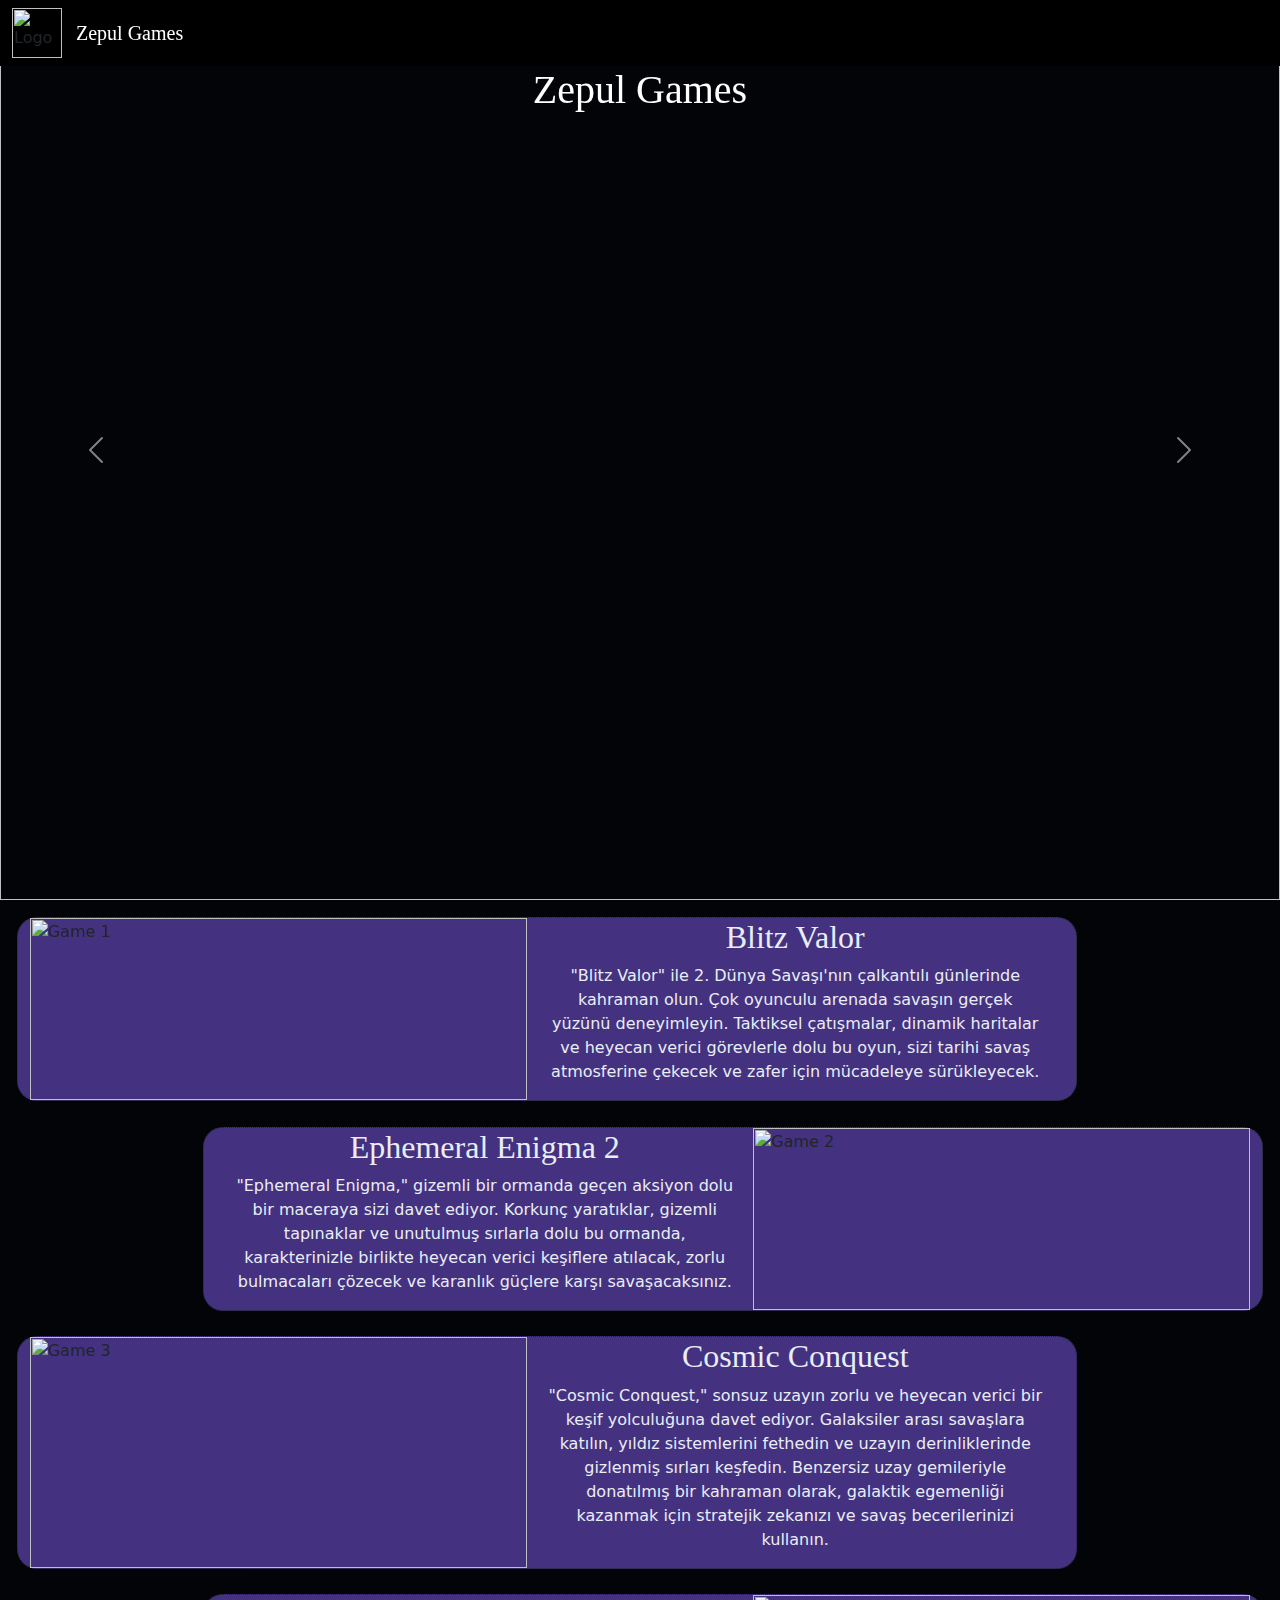
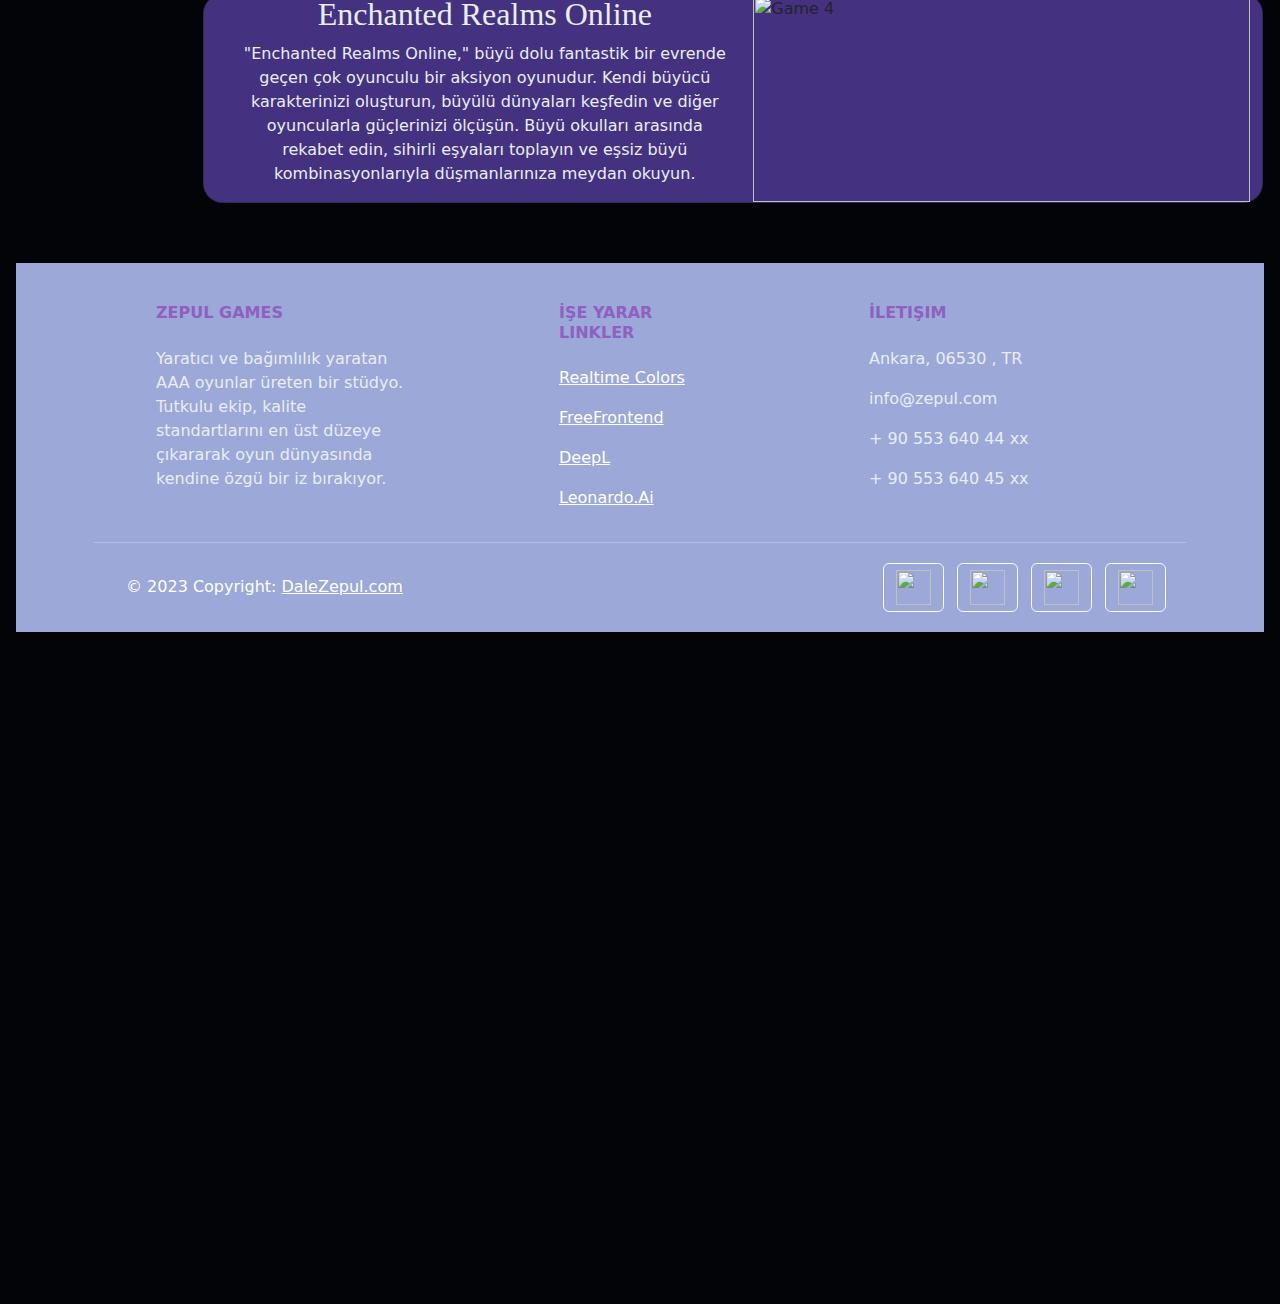
==== index.html @ 98ba4ee8 "Add files via upload" ====
<html>
    <head>
        <link href="https://cdn.jsdelivr.net/npm/bootstrap@5.3.2/dist/css/bootstrap.min.css" rel="stylesheet">
        <script src="https://cdn.jsdelivr.net/npm/bootstrap@5.3.2/dist/js/bootstrap.bundle.min.js"></script>
        <link rel="stylesheet" href="style.css">
        <meta charset="UTF-8">
        <meta name="viewport" content="width=device-width, initial-scale=1.0">
    </head>
    <body>
      <div>
    <h1 id="name">Zepul Games</h1>
        <nav class="navbar fixed-top" style="background-color: black;">
          <div class="container-fluid">
            <img src="images/logo.png" alt="Logo" width="50" height="50" class="d-inline-block align-text-top">
                 <a class="navbar-brand position-fixed sticky-left" style="color: white; font-family: 'CustomFont'; margin-left: 4rem" href="#">
                Zepul Games
              </a>
            </div>
          </nav>
          <div id="carouselExampleAutoplaying" class="carousel slide" data-bs-ride="carousel">
            <div class="carousel-inner">
              <div class="carousel-item active">
                <img src="images/game1.jpg" class="d-block w-100">
              </div>
              <div class="carousel-item">
                <img src="images/game2.jpg" class="d-block w-100">
              </div>
              <div class="carousel-item">
                <img src="images/game3.jpg" class="d-block w-100">
              </div>
              <div class="carousel-item">
                <img src="images/game4.jpg" class="d-block w-100">
              </div>
            </div>
            <button class="carousel-control-prev" type="button" data-bs-target="#carouselExampleAutoplaying" data-bs-slide="prev">
              <span class="carousel-control-prev-icon" aria-hidden="true"></span>
              <span class="visually-hidden">Previous</span>
            </button>
            <button class="carousel-control-next" type="button" data-bs-target="#carouselExampleAutoplaying" data-bs-slide="next">
              <span class="carousel-control-next-icon" aria-hidden="true"></span>
              <span class="visually-hidden">Next</span>
            </button>
          </div>
        </div>
          <div class="game-container m-1 row">
            <div class="game-item col-10 order-1">
                <div class="game-image col-4">
                    <img src="images/gameInfo1.jpg" alt="Game 1" >
                </div>
                <div class="game-info col-4">
                    <h2>Blitz Valor</h2>
                    <p>"Blitz Valor" ile 2. Dünya Savaşı'nın çalkantılı günlerinde kahraman olun. Çok oyunculu arenada savaşın gerçek yüzünü deneyimleyin. Taktiksel çatışmalar, dinamik haritalar ve heyecan verici görevlerle dolu bu oyun, sizi tarihi savaş atmosferine çekecek ve zafer için mücadeleye sürükleyecek.
                    </p>
                </div>
            </div>

            <div class="game-item col-10 order-2">
              <div class="game-image col-4 order-last">
                  <img src="images/gameInfo2.jpg" alt="Game 2" >
              </div>
              <div class="game-info col-4">
                  <h2>Ephemeral Enigma 2</h2>
                  <p>"Ephemeral Enigma," gizemli bir ormanda geçen aksiyon dolu bir maceraya sizi davet ediyor. Korkunç yaratıklar, gizemli tapınaklar ve unutulmuş sırlarla dolu bu ormanda, karakterinizle birlikte heyecan verici keşiflere atılacak, zorlu bulmacaları çözecek ve karanlık güçlere karşı savaşacaksınız.</p>
              </div>
          </div>
          <div class="game-item col-10 order-3">
            <div class="game-image col-4">
                <img src="images/gameInfo3.jpg" alt="Game 3" >
            </div>
            <div class="game-info col-4">
                <h2>Cosmic Conquest</h2>
                <p> "Cosmic Conquest," sonsuz uzayın zorlu ve heyecan verici bir keşif yolculuğuna davet ediyor. Galaksiler arası savaşlara katılın, yıldız sistemlerini fethedin ve uzayın derinliklerinde gizlenmiş sırları keşfedin. Benzersiz uzay gemileriyle donatılmış bir kahraman olarak, galaktik egemenliği kazanmak için stratejik zekanızı ve savaş becerilerinizi kullanın.</p>
            </div>
          </div>
          <div class="game-item col-10 order-4">
          <div class="game-image col-4 order-last">
              <img src="images/gameInfo4.jpg" alt="Game 4" >
          </div>
          <div class="game-info col-4">
              <h2>Enchanted Realms Online</h2>
              <p>"Enchanted Realms Online," büyü dolu fantastik bir evrende geçen çok oyunculu bir aksiyon oyunudur. Kendi büyücü karakterinizi oluşturun, büyülü dünyaları keşfedin ve diğer oyuncularla güçlerinizi ölçüşün. Büyü okulları arasında rekabet edin, sihirli eşyaları toplayın ve eşsiz büyü kombinasyonlarıyla düşmanlarınıza meydan okuyun.</p>
          </div>
        </div>

      <div class="container my-5 order-5">
        <!-- Footer -->
        <footer
                class="text-center text-lg-start text-white"
                style="background-color: #9BA8D8"
                >
          <!-- Grid container -->
          <div class="container p-4 pb-0">
            <!-- Section: Links -->
            <section class="">
              <!--Grid row-->
              <div class="row">
                <!-- Grid column -->
                <div class="col-md-3 col-lg-3 col-xl-3 mx-auto mt-3">
                  <h6 class="text-uppercase mb-4 font-weight-bolder Links">
                    Zepul Games
                  </h6>
                  <p>
                    Yaratıcı ve bağımlılık yaratan AAA oyunlar üreten bir stüdyo. Tutkulu ekip, kalite standartlarını en üst düzeye çıkararak oyun dünyasında kendine özgü bir iz bırakıyor.
                  </p>
                </div>
                <!-- Grid column -->
      
                <hr class="w-100 clearfix d-md-none" />
      
                <!-- Grid column -->
                <div class="col-md-3 col-lg-2 col-xl-2 mx-auto mt-3">
                  <h6 class="text-uppercase mb-4 font-weight-bold links">
                    İşe Yarar Linkler
                  </h6>
                  <p>
                    <a class="text-white" href="https://www.realtimecolors.com">Realtime Colors</a>
                  </p>
                  <p>
                    <a class="text-white" href="https://freefrontend.com">FreeFrontend</a>
                  </p>
                  <p>
                    <a class="text-white" href="https://www.deepl.com/translator">DeepL</a>
                  </p>
                  <p>
                    <a class="text-white" href="https://app.leonardo.ai">Leonardo.Ai</a>
                  </p>
                </div>
      
                <!-- Grid column -->
                <hr class="w-100 clearfix d-md-none" />
      
                <!-- Grid column -->
                <div class="col-md-4 col-lg-3 col-xl-3 mx-auto mt-3">
                  <h6 class="text-uppercase mb-4 font-weight-bold links">İletişim</h6>
                  <p><i class="fas fa-home mr-3"></i> Ankara, 06530 , TR</p>
                  <p><i class="fas fa-envelope mr-3"></i> info@zepul.com</p>
                  <p><i class="fas fa-phone mr-3"></i> + 90 553 640 44 xx</p>
                  <p><i class="fas fa-print mr-3"></i> + 90 553 640 45 xx</p>
                </div>
                <!-- Grid column -->
              </div>
              <!--Grid row-->
            </section>
            <!-- Section: Links -->
      
            <hr class="my-3">
      
            <!-- Section: Copyright -->
            <section class="p-3 pt-0">
              <div class="row d-flex align-items-center">
                <!-- Grid column -->
                <div class="col-md-7 col-lg-8 text-center text-md-start">
                  <!-- Copyright -->
                  <div class="p-3">
                    © 2023 Copyright:
                    <a class="text-white" href="old-dalezepul.io/index.html"
                       >DaleZepul.com</a
                      >
                  </div>
                  <!-- Copyright -->
                </div>
                <!-- Grid column -->
      
                <!-- Grid column -->
                <div class="col-md-5 col-lg-4 ml-lg-0 text-center text-md-end">
                  <a class="btn btn-outline-light btn-floating m-1 text-white" role="button" href="https://www.instagram.com/tofas.enes" target="_blank">  
                    <img class="linkImg" src="images/logos/instagram.png" alt="">
                  </a> 
                  <a class="btn btn-outline-light btn-floating m-1 text-white" role="button" href="https://www.wa.me/905536404453" target="_blank">
                    <img class="linkImg" src="images/logos/whatsapp.png" alt="">
                  </a>
                  <a class="btn btn-outline-light btn-floating m-1 text-white" role="button" href="https://github.com/dalezepul" target="_blank">
                    <img class="linkImg" src="images/logos/github.png" alt="">
                  </a>
                  <a class="btn btn-outline-light btn-floating m-1 text-white" role="button" href="https://sptfy.com/daledondale" target="_blank">
                    <img class="linkImg" src="images/logos/spotify.png" alt="">
                  </a>
                </div>
                <!-- Grid column -->
              </div>
            </section>
            <!-- Section: Copyright -->
          </div>
          <!-- Grid container -->
        </footer>
        <!-- Footer -->
      </div>

      <div id="ambient" style="position:absolute; z-index: 0; width: 100%; height: 2000px;"></div>
      </div>

        <script src="script.js"></script>
        <script src="calinti/bvambient.js"></script>
    </body>
</html>
---- style.css ----
@font-face {
    font-family: 'CustomFont';
    src: url('fonts/WarWound.otf');
    font-weight: normal;
    font-style: normal;
}
@font-face {
    font-family: 'GowFont';
    src: url('fonts/gow.ttf');
    font-weight: normal;
    font-style: normal;
}

html {  width:100%;  height:100vh; }
body {
    min-height: 100vh;
    margin: 0;
    align-items: center;
    justify-content: center;
    background: #030408;
    overflow-x: hidden;
    overflow-y: scroll; 
}
body::-webkit-scrollbar {
    display: none;
}

.bvambient_particle
{
	position: absolute;
	pointer-events: none;
	transition: top linear, left linear;
}

.bg-success {
    --bs-bg-opacity: 1;
    background-color: rgba(var(--bs-success-rgb), var(--bs-bg-opacity)) !important;
}

h2{
    font-family: GowFont;
    color: #E9EDF6;
}
p{
    color: #E9EDF6;
}
.game-item {
    display: flex; /* Flexbox kullanarak içeriği yan yana sırala */
    align-items: center; /* Dikey hizalamayı ayarla */
    margin: 1%;
    border: dotted 1px;
    border-radius: 20px;
    background-color: #443280;
    z-index: 1;
}

.game-image {
    flex: 1; /* Resmin genişliğini ayarla */
}

.game-image img {
    width: 100%; /* Resmi %100 genişlikte yap */
    height: auto; /* Oranları koruyarak yüksekliği otomatik ayarla */
}

.game-info {
    flex: 1; /* Yazının genişliğini ayarla */
    padding: 0 20px; /* İstenirse içerik arasına bir boşluk ekleyebilirsiniz */
    text-align: center;
}
.game-container {
    display: flex;
    flex-wrap: wrap;
    justify-content: space-between;
}
.game-item:nth-child(2),
.game-item:nth-child(4) {
    margin-left: auto;
    order: 2; /* Sıralamayı tersine çevir */
}

.links{
    color: #905FC0;
    font-weight: bold;
}

.linkImg{
    height: 35px;
    width: 35px;
}

#name{
    z-index: 1; 
    position: absolute; 
    top: 10%; left: 50%; 
    transform: translate(-50%, -50%); 
    color: #fff;font-family: GowFont;
}
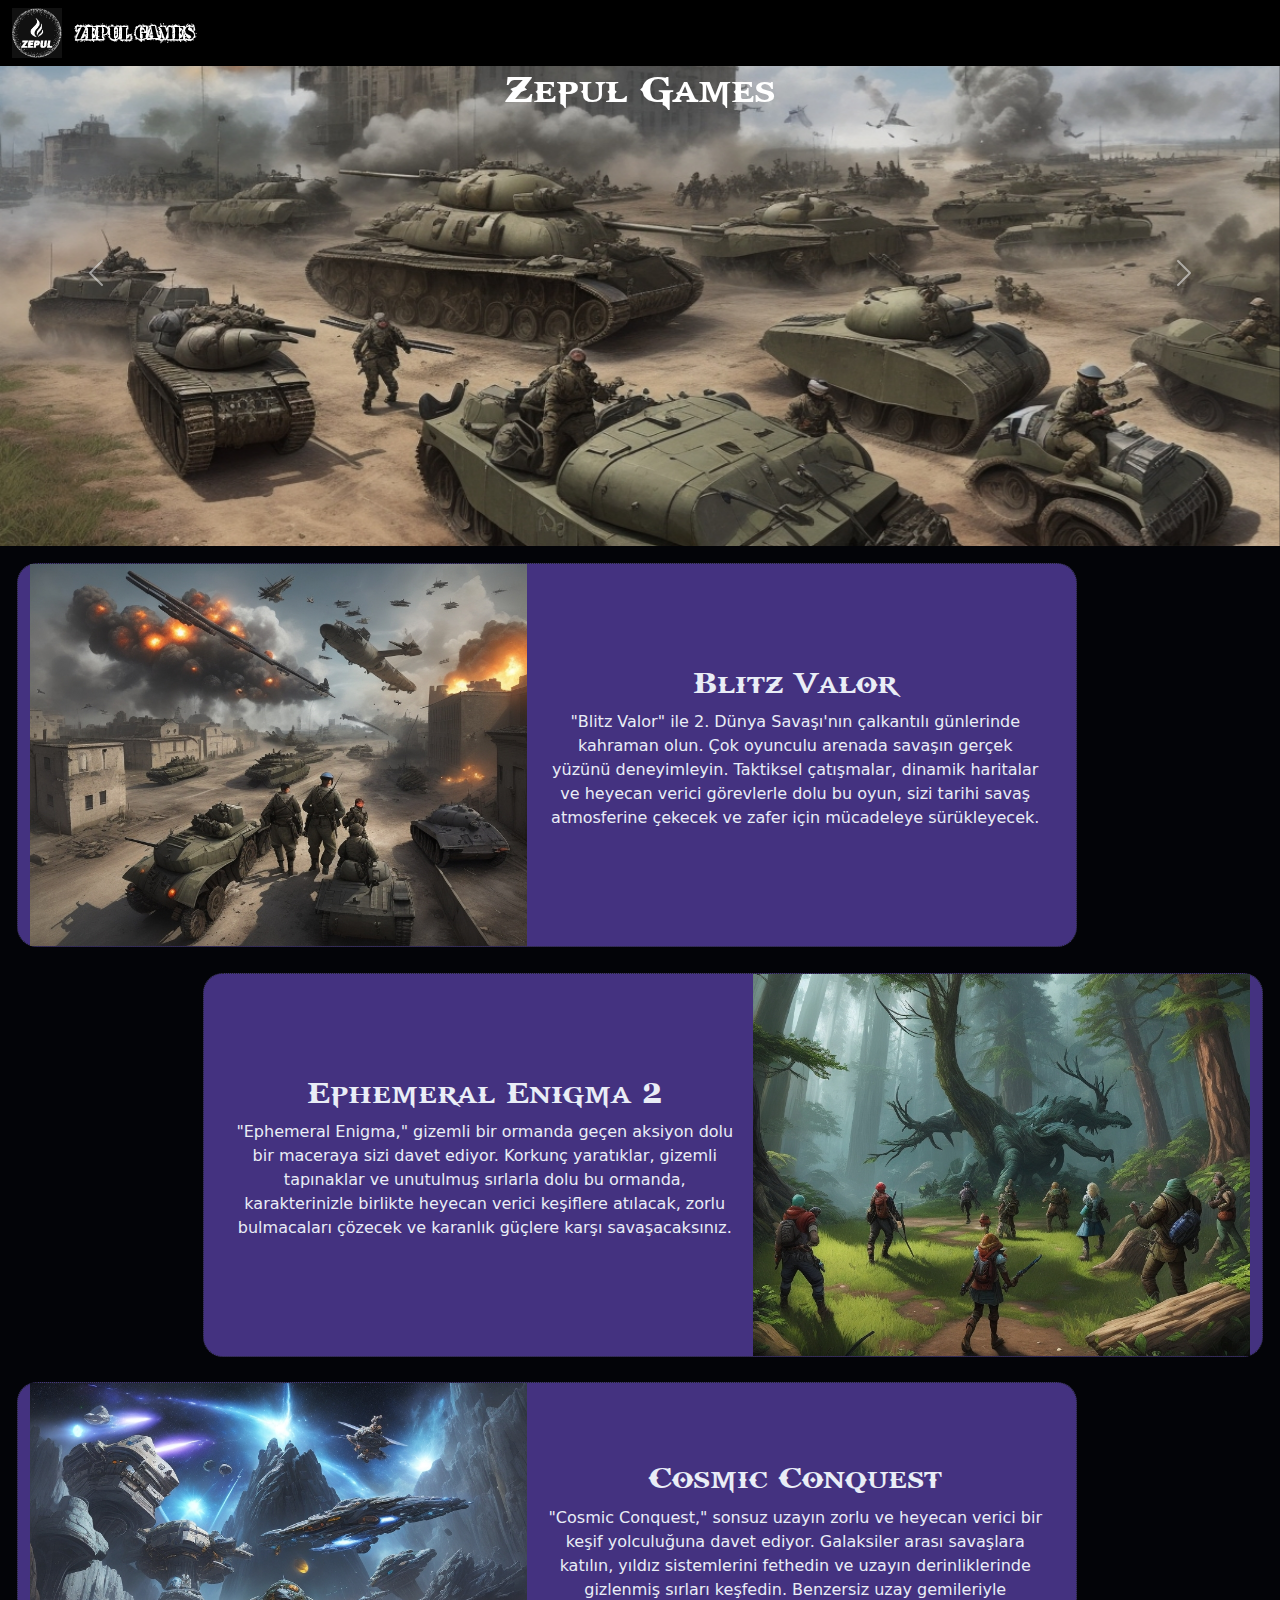
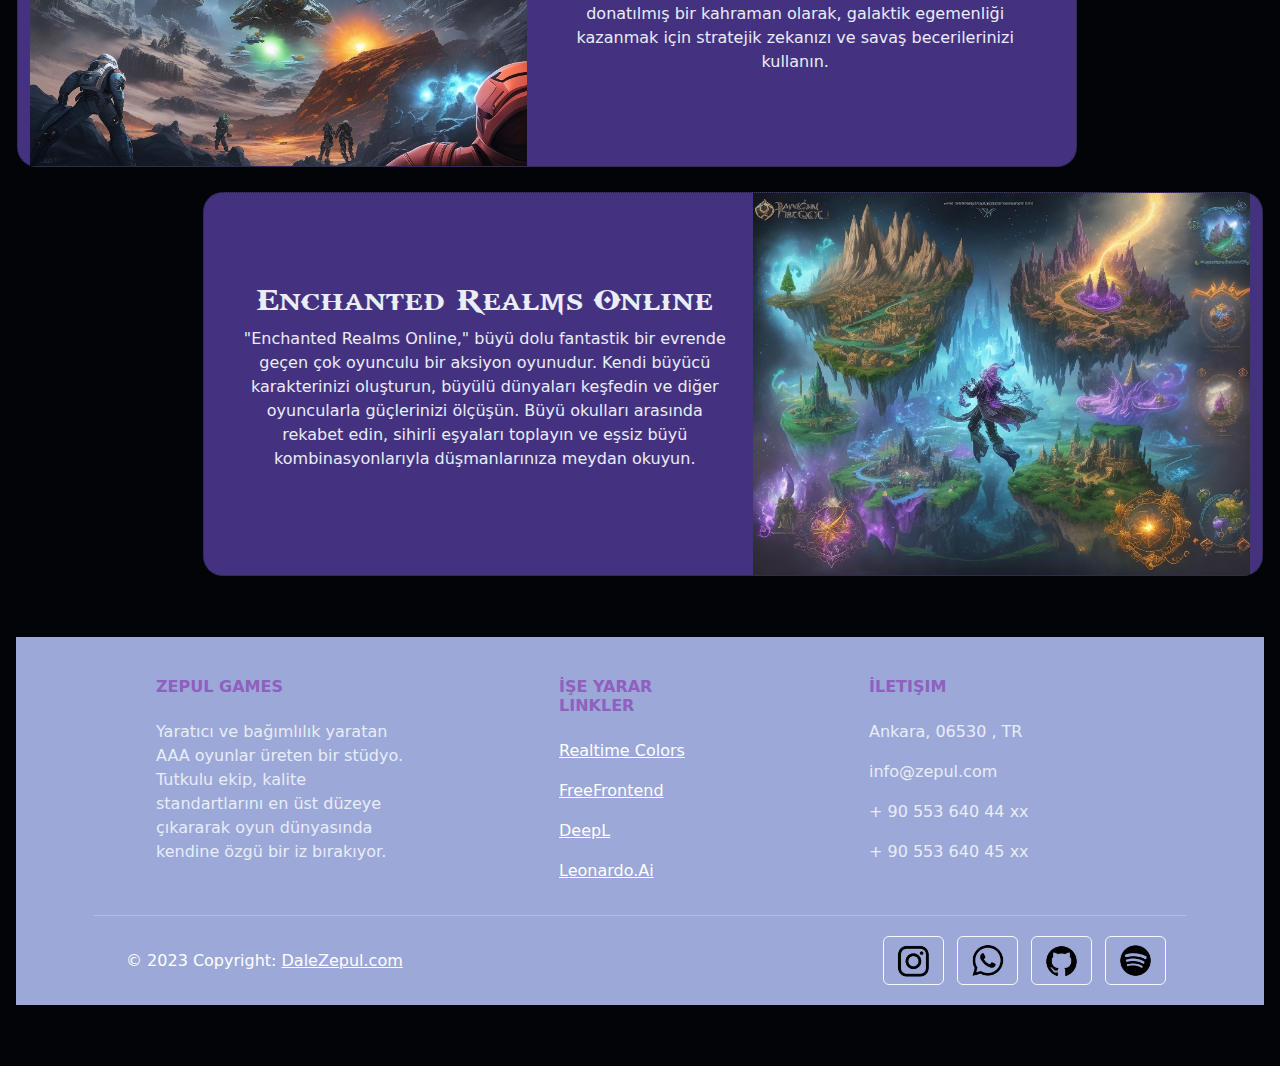
==== commit cd335837: "Add files via upload" ====
--- a/index.html
+++ b/index.html
@@ -166,7 +166,7 @@
                   <a class="btn btn-outline-light btn-floating m-1 text-white" role="button" href="https://www.instagram.com/tofas.enes" target="_blank">  
                     <img class="linkImg" src="images/logos/instagram.png" alt="">
                   </a> 
-                  <a class="btn btn-outline-light btn-floating m-1 text-white" role="button" href="https://www.wa.me/905536404453" target="_blank">
+                  <a class="btn btn-outline-light btn-floating m-1 text-white" role="button" href="https://wa.me/905536404453" target="_blank">
                     <img class="linkImg" src="images/logos/whatsapp.png" alt="">
                   </a>
                   <a class="btn btn-outline-light btn-floating m-1 text-white" role="button" href="https://github.com/dalezepul" target="_blank">
@@ -192,4 +192,4 @@
         <script src="script.js"></script>
         <script src="calinti/bvambient.js"></script>
     </body>
-</html>+</html>
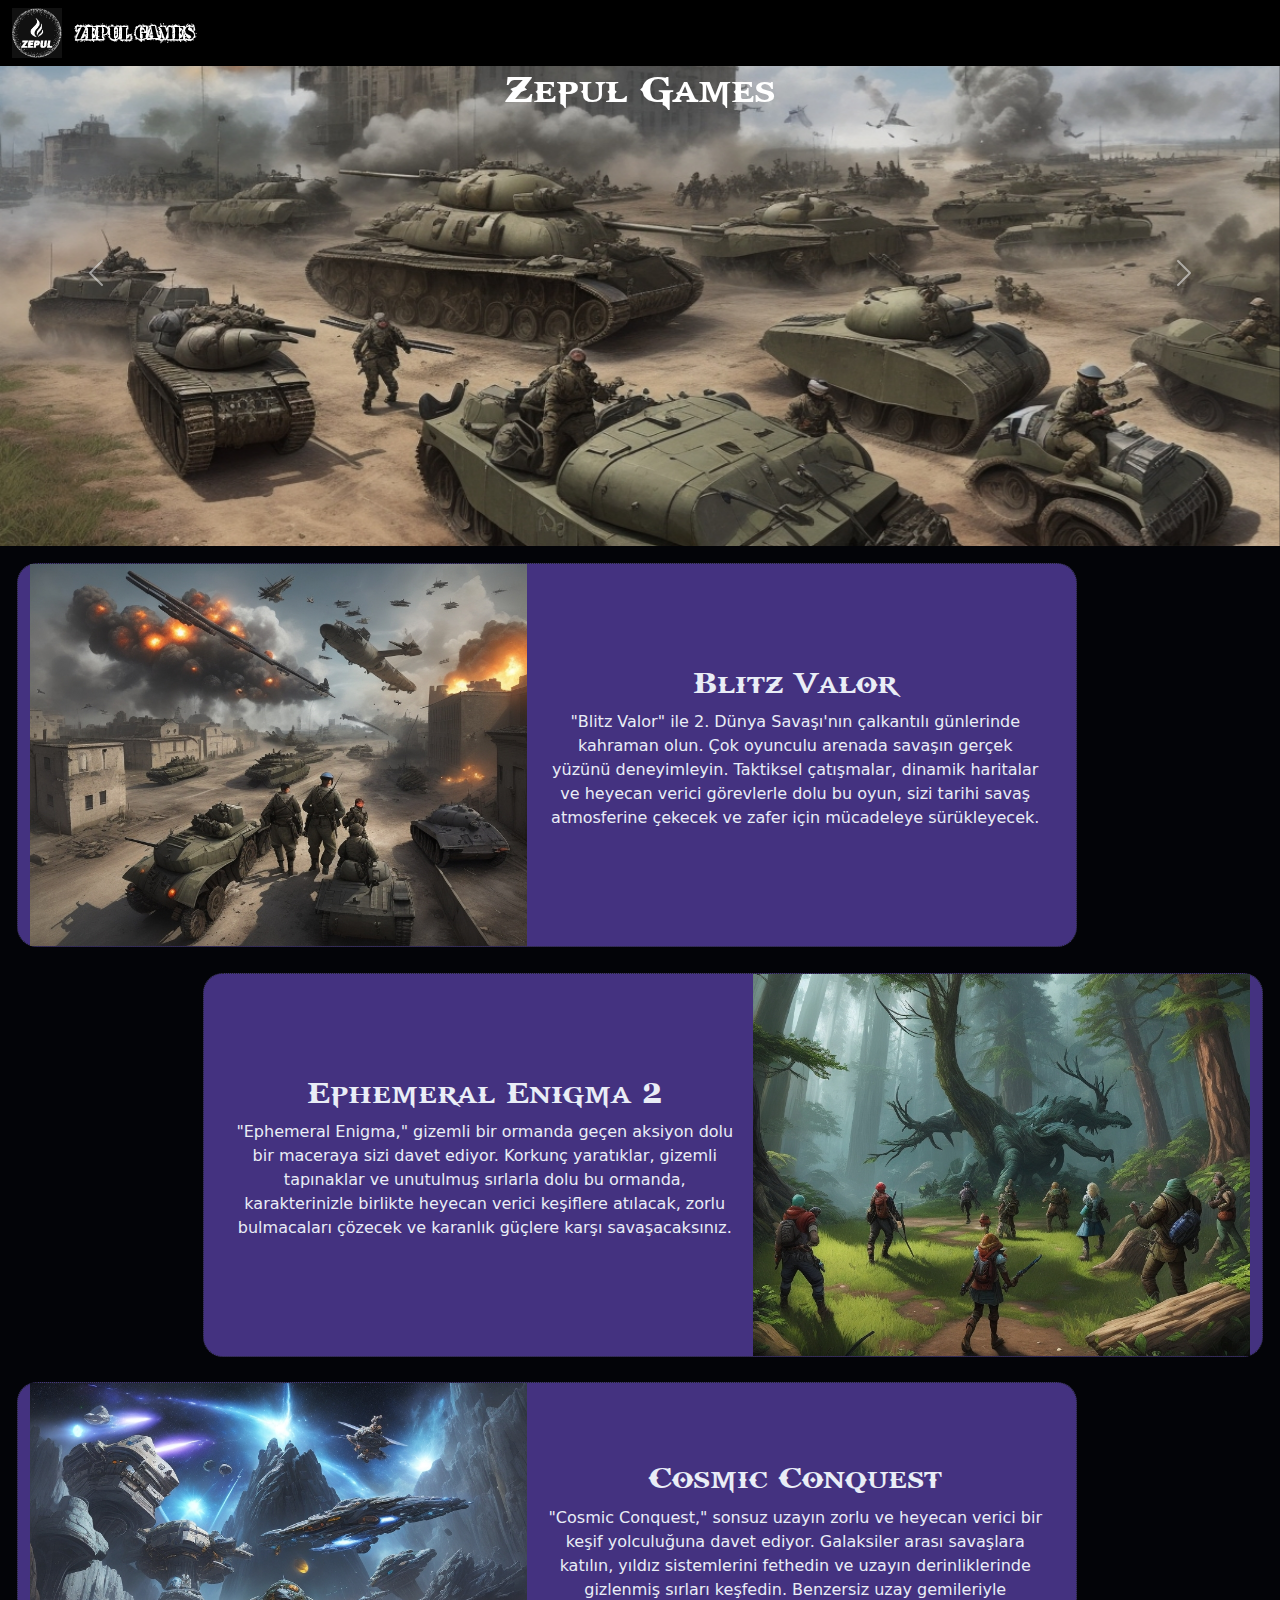
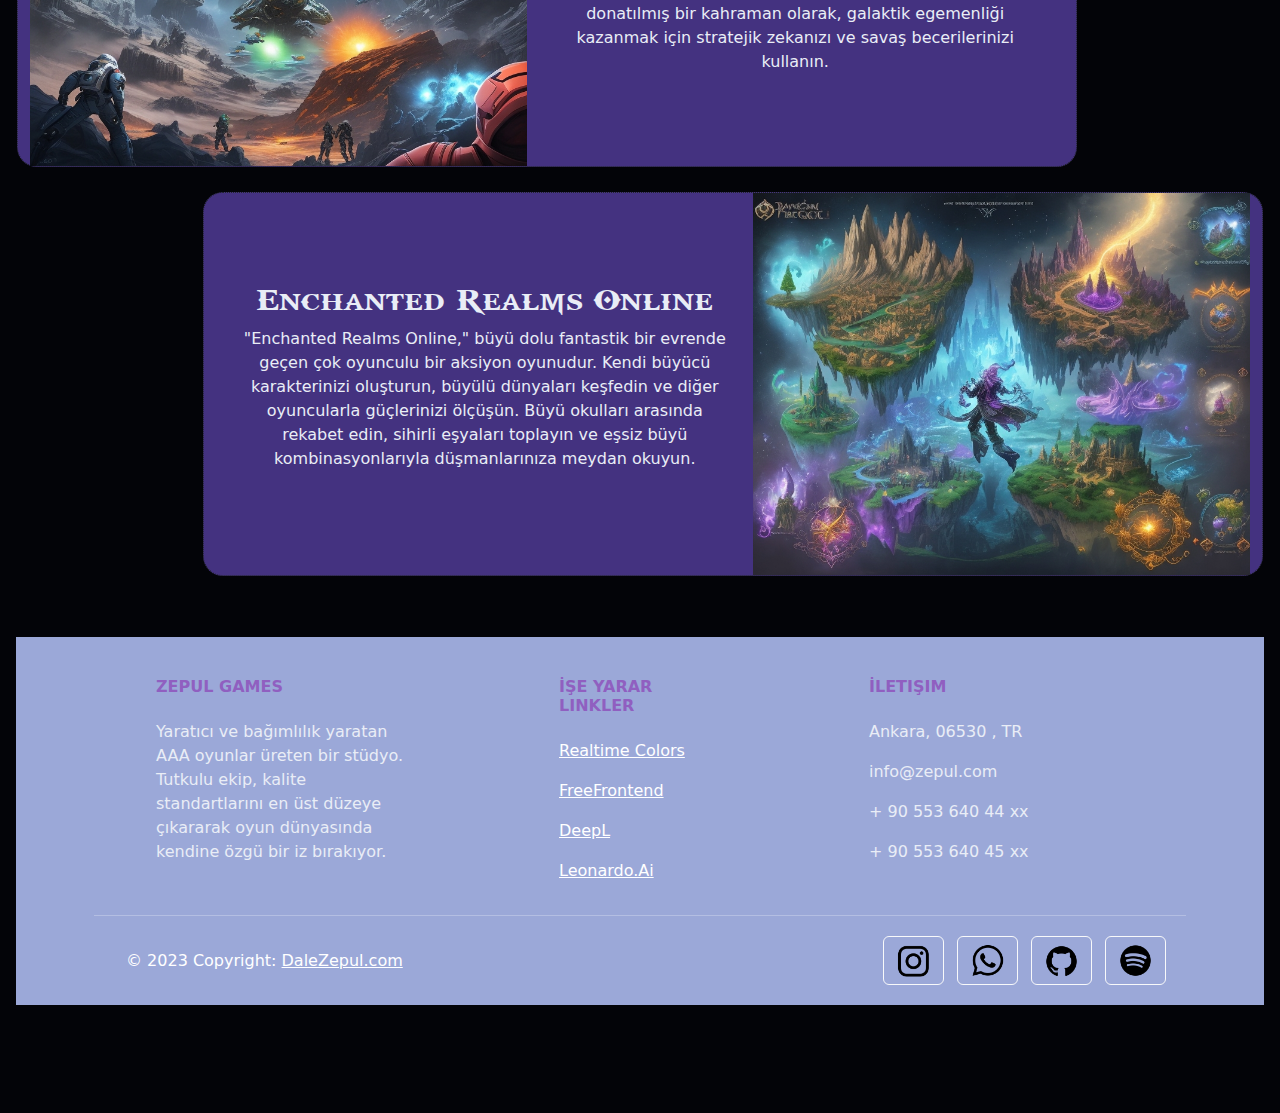
==== commit f8f55745: "Update index.html" ====
--- a/index.html
+++ b/index.html
@@ -166,7 +166,7 @@
                   <a class="btn btn-outline-light btn-floating m-1 text-white" role="button" href="https://www.instagram.com/tofas.enes" target="_blank">  
                     <img class="linkImg" src="images/logos/instagram.png" alt="">
                   </a> 
-                  <a class="btn btn-outline-light btn-floating m-1 text-white" role="button" href="https://wa.me/905536404453" target="_blank">
+                  <a class="btn btn-outline-light btn-floating m-1 text-white" role="button" href="https://wa.me/" target="_blank">
                     <img class="linkImg" src="images/logos/whatsapp.png" alt="">
                   </a>
                   <a class="btn btn-outline-light btn-floating m-1 text-white" role="button" href="https://github.com/dalezepul" target="_blank">
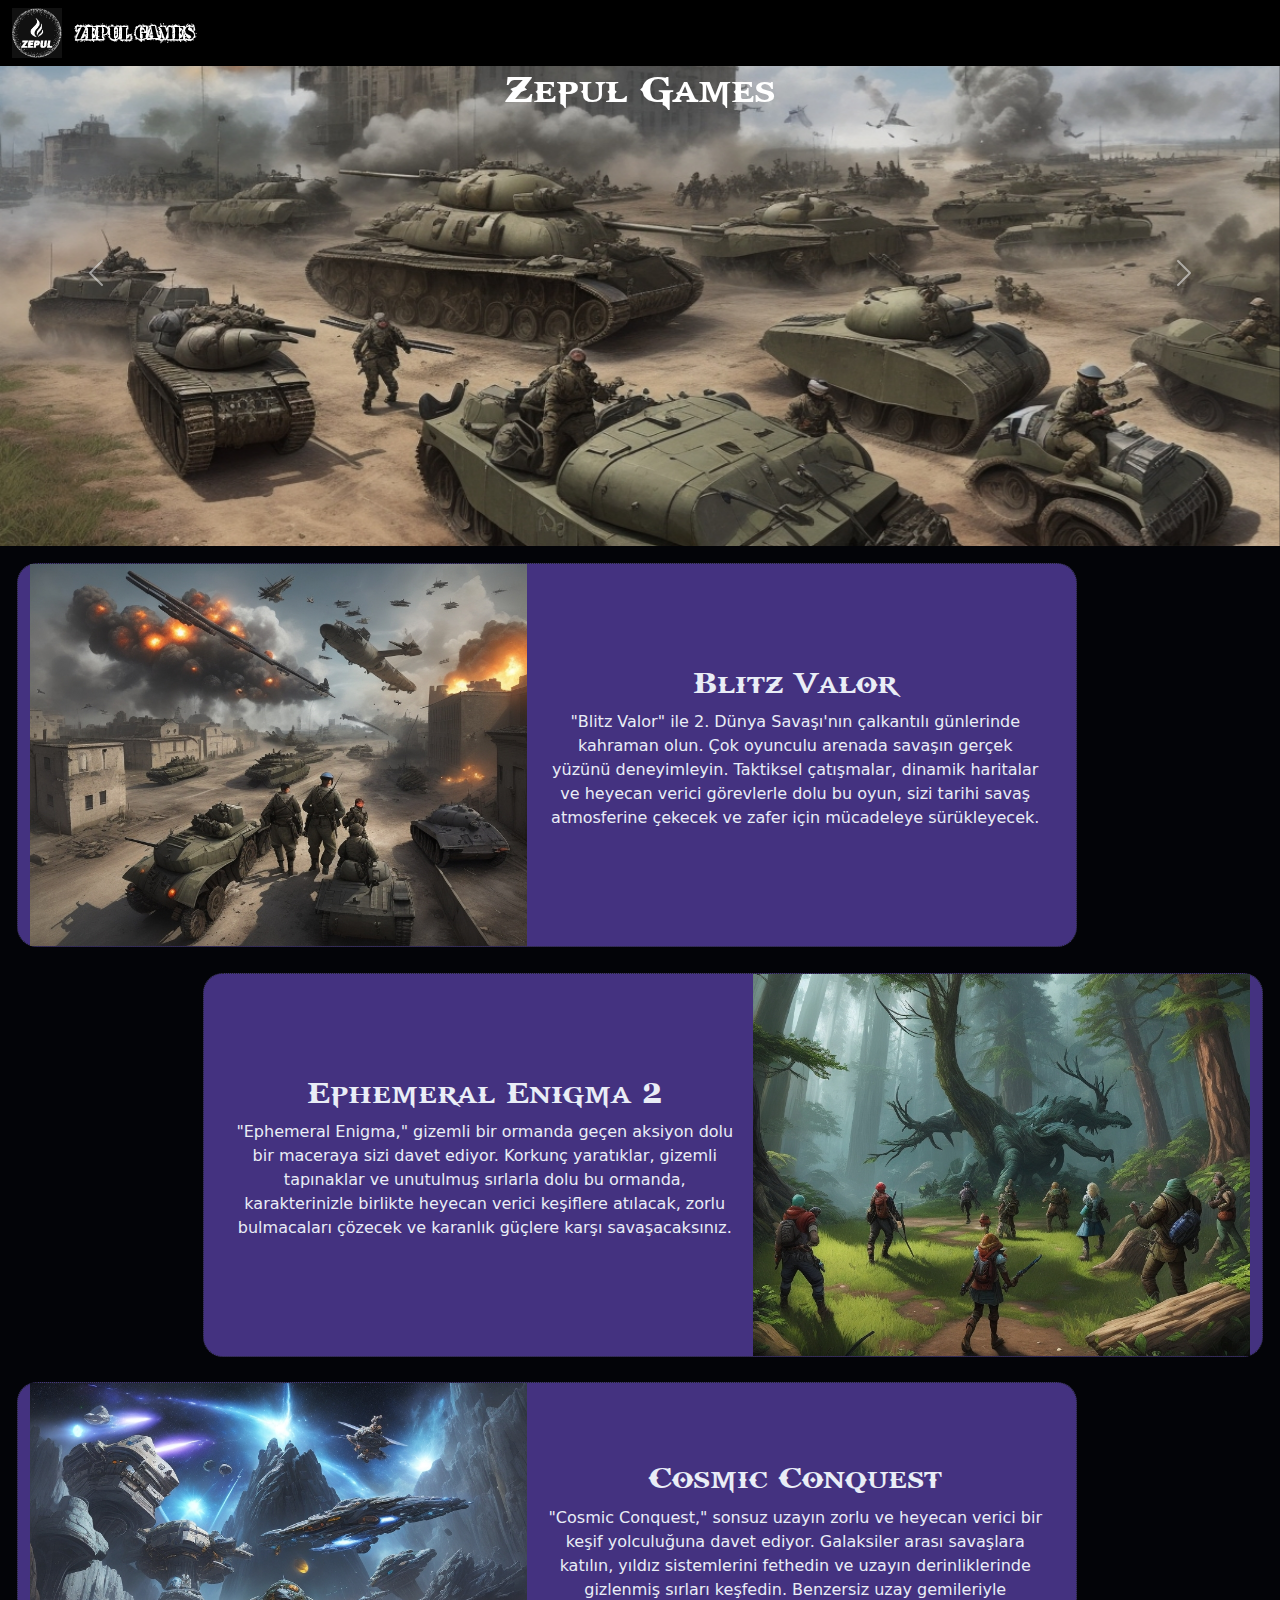
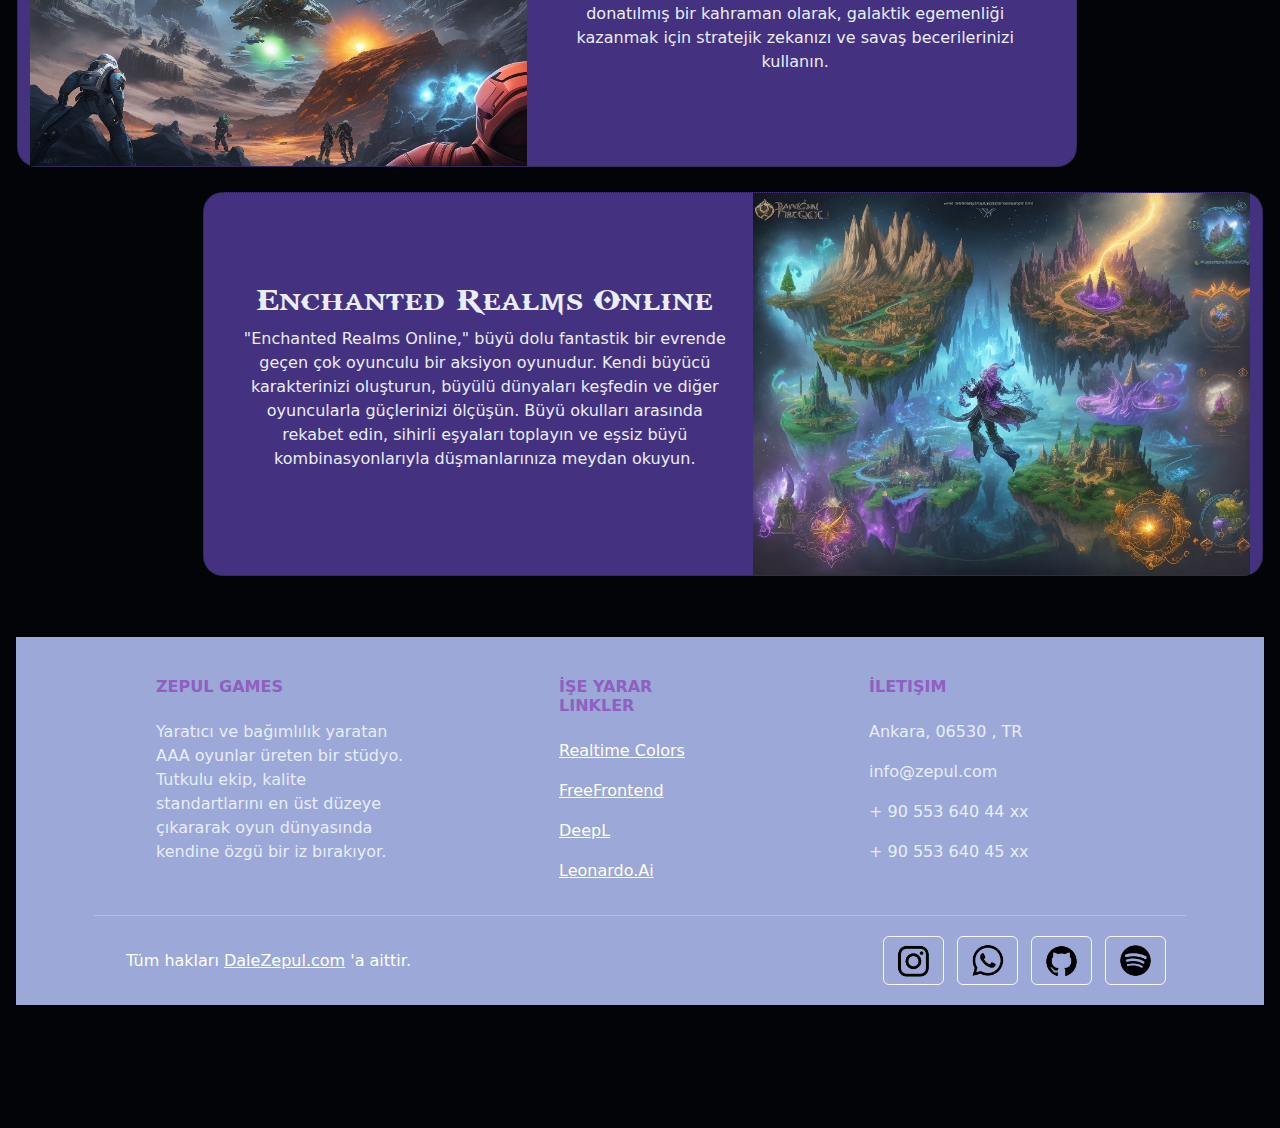
==== commit 32ce7c6e: "Update index.html" ====
--- a/index.html
+++ b/index.html
@@ -152,10 +152,12 @@
                 <div class="col-md-7 col-lg-8 text-center text-md-start">
                   <!-- Copyright -->
                   <div class="p-3">
-                    © 2023 Copyright:
+                      <!-- © 2024 Copyright: -->
+                    Tüm hakları
                     <a class="text-white" href="old-dalezepul.io/index.html"
                        >DaleZepul.com</a
                       >
+                      'a aittir.
                   </div>
                   <!-- Copyright -->
                 </div>
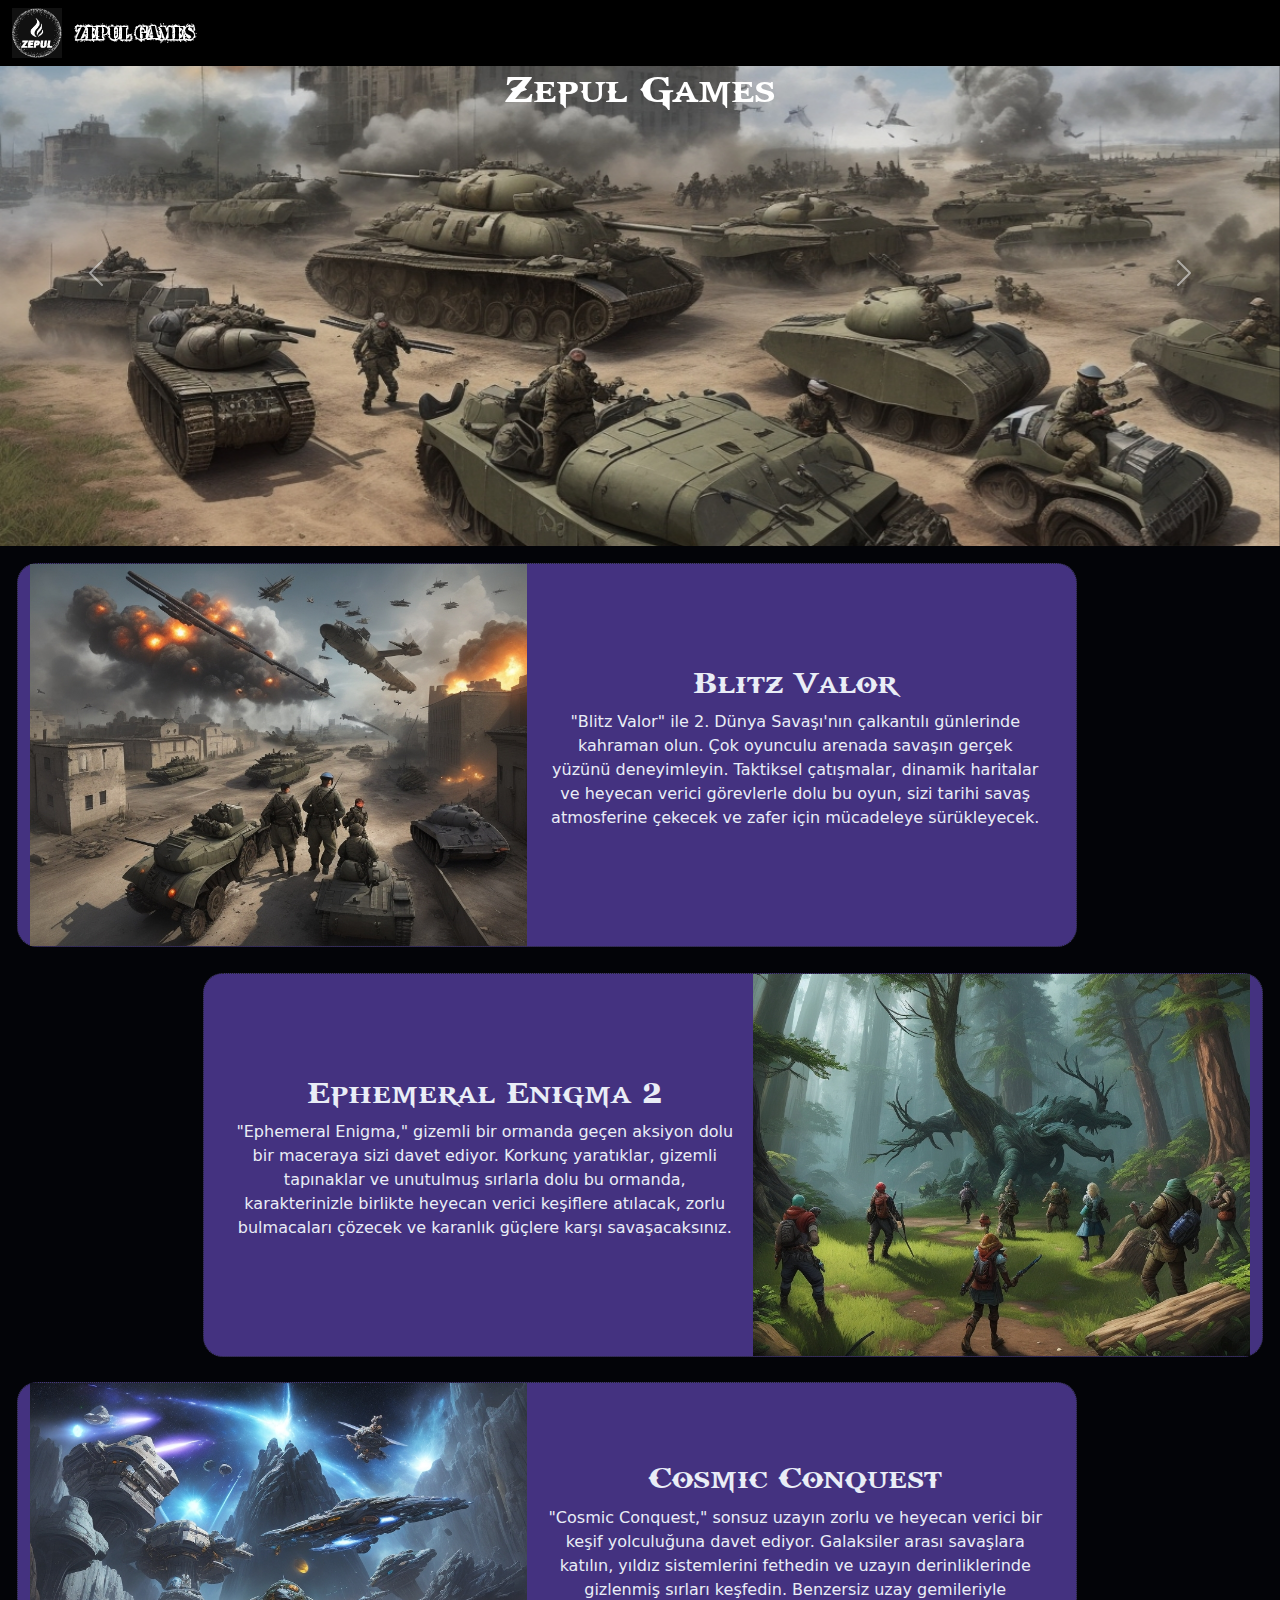
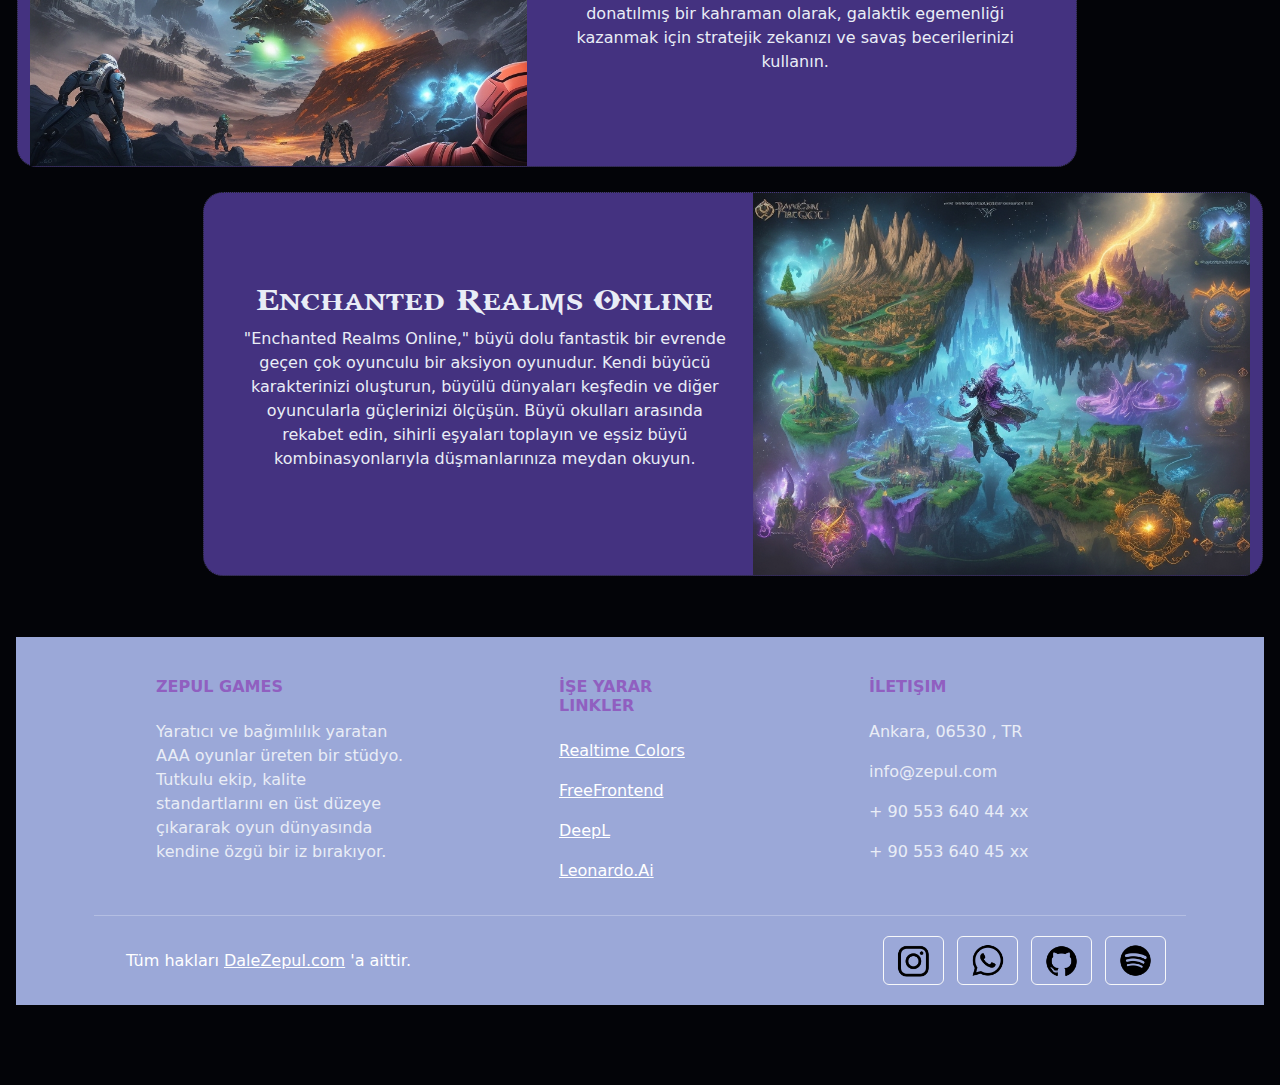
==== commit d4b96e4c: "Update index.html" ====
--- a/index.html
+++ b/index.html
@@ -5,6 +5,10 @@
         <link rel="stylesheet" href="style.css">
         <meta charset="UTF-8">
         <meta name="viewport" content="width=device-width, initial-scale=1.0">
+                
+        <title>DaleZepul</title>
+        <link rel="icon" href="/resim/senpai.ico">
+        <meta property="og:image" content="resim/hacker.gif" />
     </head>
     <body>
       <div>
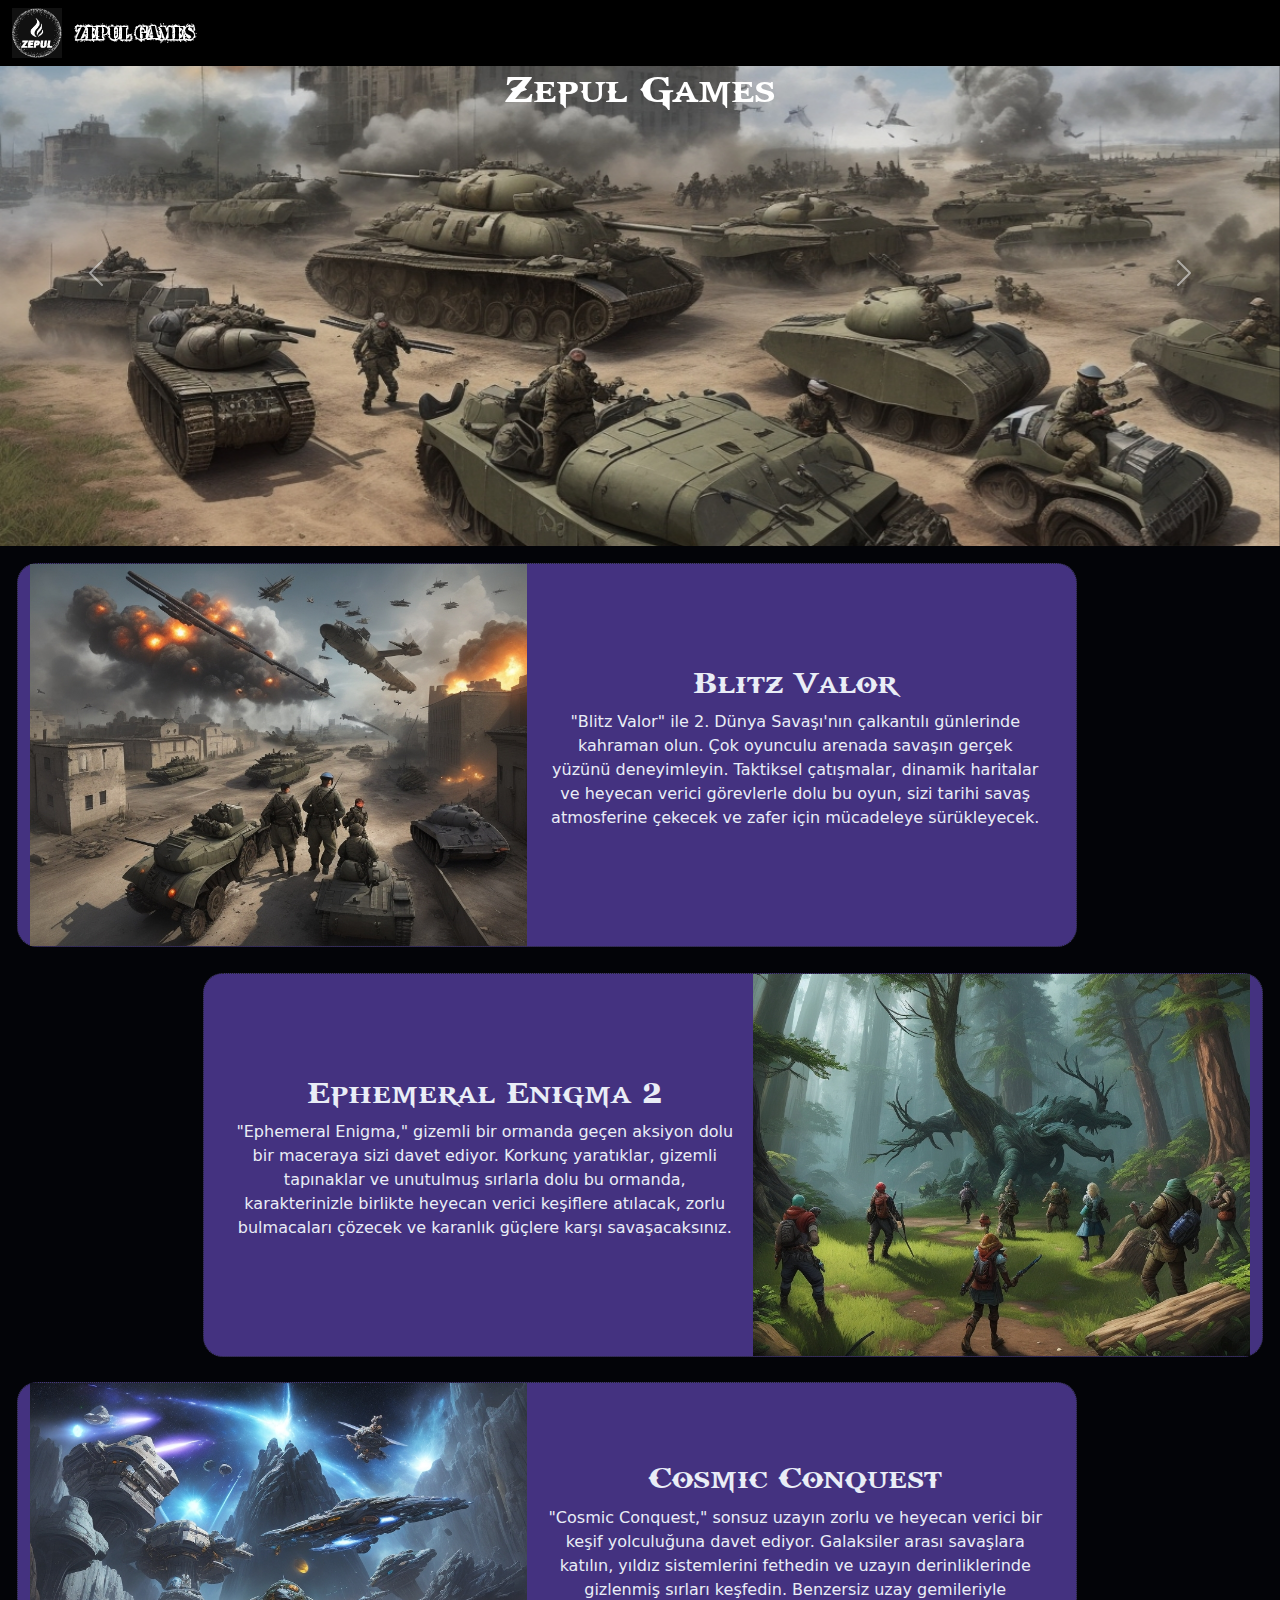
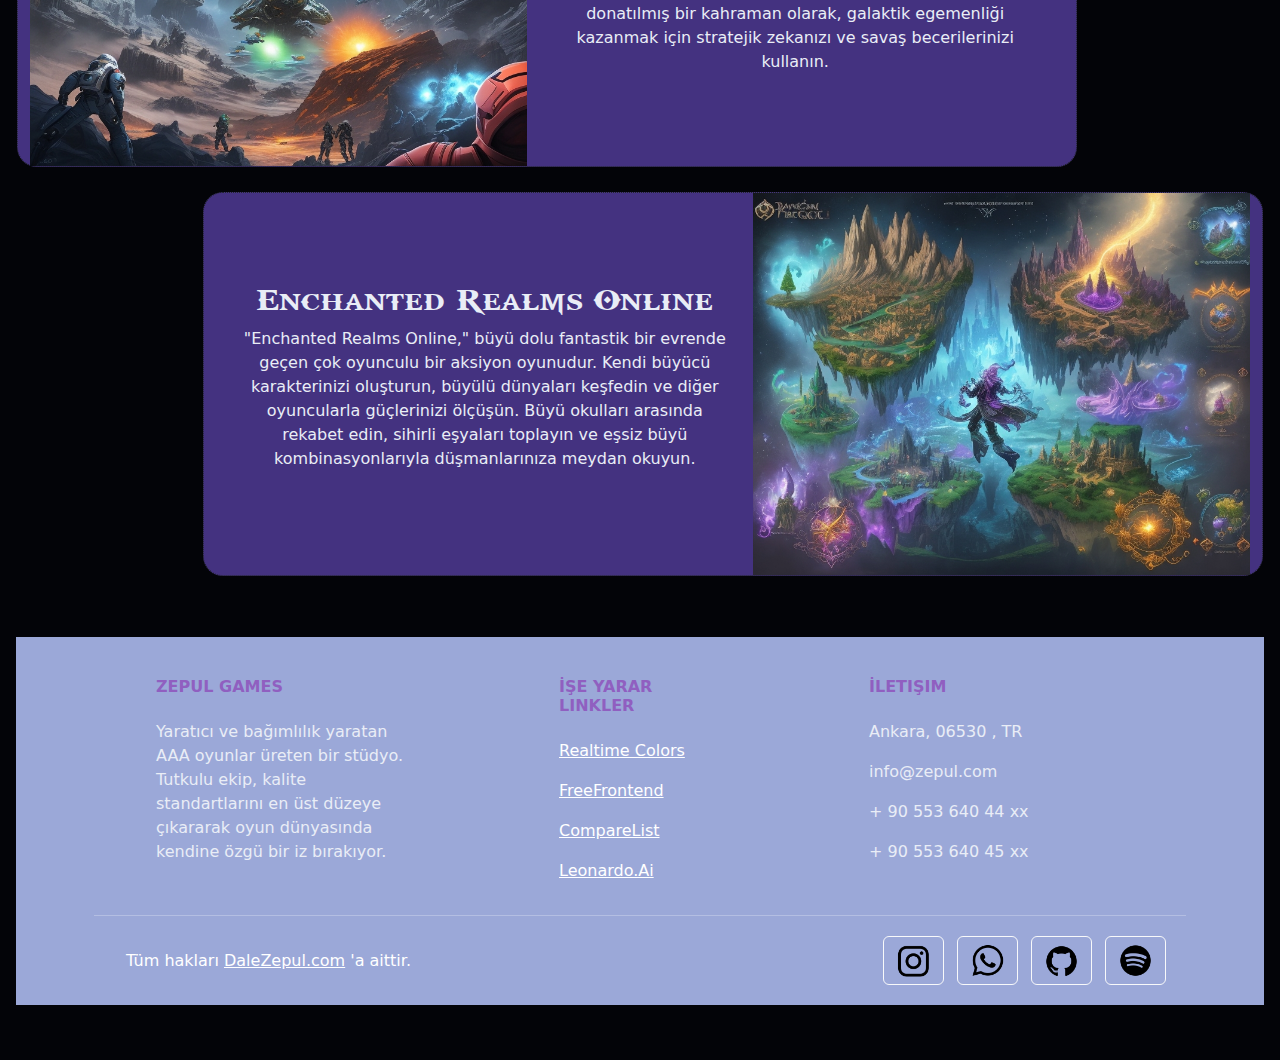
==== commit 20506f06: "Update index.html" ====
--- a/index.html
+++ b/index.html
@@ -123,7 +123,7 @@
                     <a class="text-white" href="https://freefrontend.com">FreeFrontend</a>
                   </p>
                   <p>
-                    <a class="text-white" href="https://www.deepl.com/translator">DeepL</a>
+                    <a class="text-white" href="/List">CompareList</a>
                   </p>
                   <p>
                     <a class="text-white" href="https://app.leonardo.ai">Leonardo.Ai</a>
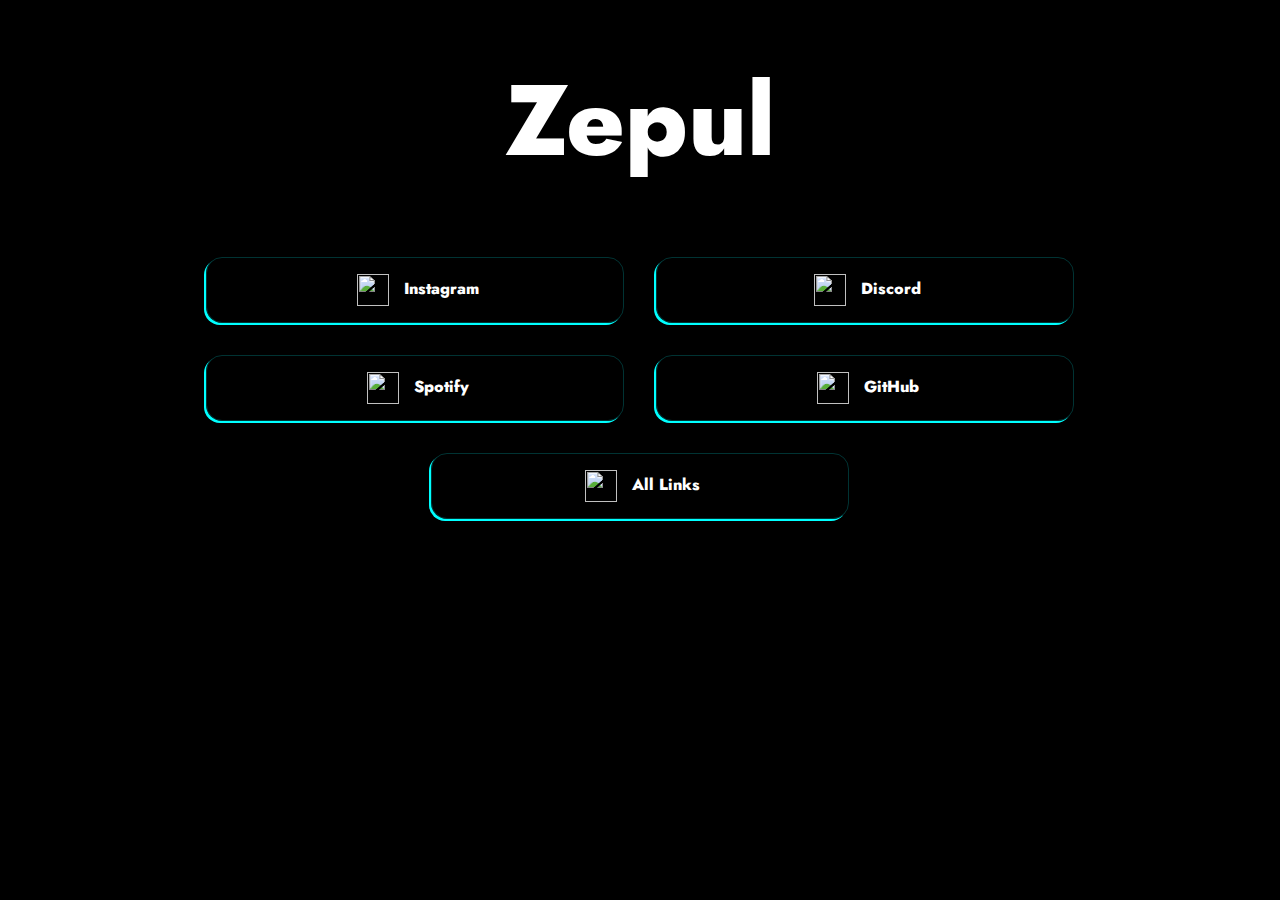
==== commit bf73e03f: "Add files via upload" ====
--- a/index.html
+++ b/index.html
@@ -1,201 +1,64 @@
 <html>
-    <head>
-        <link href="https://cdn.jsdelivr.net/npm/bootstrap@5.3.2/dist/css/bootstrap.min.css" rel="stylesheet">
-        <script src="https://cdn.jsdelivr.net/npm/bootstrap@5.3.2/dist/js/bootstrap.bundle.min.js"></script>
-        <link rel="stylesheet" href="style.css">
-        <meta charset="UTF-8">
-        <meta name="viewport" content="width=device-width, initial-scale=1.0">
-                
-        <title>DaleZepul</title>
-        <link rel="icon" href="/resim/senpai.ico">
-        <meta property="og:image" content="resim/hacker.gif" />
-    </head>
-    <body>
-      <div>
-    <h1 id="name">Zepul Games</h1>
-        <nav class="navbar fixed-top" style="background-color: black;">
-          <div class="container-fluid">
-            <img src="images/logo.png" alt="Logo" width="50" height="50" class="d-inline-block align-text-top">
-                 <a class="navbar-brand position-fixed sticky-left" style="color: white; font-family: 'CustomFont'; margin-left: 4rem" href="#">
-                Zepul Games
-              </a>
+  <head>
+    <!-- Google tag (gtag.js) -->
+    <script async src="https://www.googletagmanager.com/gtag/js?id=G-191JNT3BXR"></script>
+    <script>
+      window.dataLayer = window.dataLayer || [];
+      function gtag(){dataLayer.push(arguments);}
+      gtag('js', new Date());
+
+      gtag('config', 'G-191JNT3BXR');
+    </script>
+    <title>Zepul Links</title>
+    <link rel="stylesheet" href="linkStyle.css" />
+  </head>
+  <body>
+    <h1 id="zepul">Zepul</h1>
+    <div class="container">
+      <div class="card btn centered">
+        <a href="https://www.instagram.com/tofas.enes/" target="_blank">
+          <img width="32px" height="32px" src="https://img.icons8.com/ios/50/FFFFFF/instagram-new--v1.png" />
+          <span class="normal-text">Instagram</span>
+          <span class="hover-text">@tofas.enes</span>
+        </a>
+      </div>
+      <div class="card btn centered">
+        <a href="https://discord.com/users/551717751509614605" target="_blank">
+          <img width="32px" height="32px" src="https://img.icons8.com/ios/50/FFFFFF/discord-logo--v1.png" />
+          <span class="normal-text">Discord</span>
+          <span class="hover-text">Text Me</span>
+        </a>
+      </div>
+      <div class="card btn centered">
+        <a href="https://open.spotify.com/user/313rodc6hr5ij2sf5bfwk6ffnw6e" target="_blank">
+          <img width="32px" height="32px" src="https://img.icons8.com/ios/50/FFFFFF/spotify--v1.png"/>
+          <span class="normal-text">Spotify</span>
+          <span class="hover-text">Osman Enes</span>
+        </a>
+      </div>
+      <div class="card btn centered">
+        <a href="https://github.com/dalezepul" target="_blank">
+          <img width="32" height="32" src="https://img.icons8.com/ios/50/FFFFFF/github--v1.png"/>
+          <span class="normal-text">GitHub</span>
+          <span class="hover-text">DaleZepul</span>
+        </a>
+      </div>
+      <div class="card btn centered">
+        <a href="link/AllLinkIndex.html">
+          <img width="32px" height="32px" src="https://img.icons8.com/ios/50/FFFFFF/link--v1.png" />
+          <span class="normal-text">All Links</span>
+          <span class="hover-text">Go to all my links</span>
+        </a>
+      </div>
+      <!--
+            <div class="card btn centered">
+                <a>
+                    <img width="32px" height="32px" src=""/>
+                    <span class="normal-text"></span>
+                    <span class="hover-text"></span>
+                </a>
             </div>
-          </nav>
-          <div id="carouselExampleAutoplaying" class="carousel slide" data-bs-ride="carousel">
-            <div class="carousel-inner">
-              <div class="carousel-item active">
-                <img src="images/game1.jpg" class="d-block w-100">
-              </div>
-              <div class="carousel-item">
-                <img src="images/game2.jpg" class="d-block w-100">
-              </div>
-              <div class="carousel-item">
-                <img src="images/game3.jpg" class="d-block w-100">
-              </div>
-              <div class="carousel-item">
-                <img src="images/game4.jpg" class="d-block w-100">
-              </div>
-            </div>
-            <button class="carousel-control-prev" type="button" data-bs-target="#carouselExampleAutoplaying" data-bs-slide="prev">
-              <span class="carousel-control-prev-icon" aria-hidden="true"></span>
-              <span class="visually-hidden">Previous</span>
-            </button>
-            <button class="carousel-control-next" type="button" data-bs-target="#carouselExampleAutoplaying" data-bs-slide="next">
-              <span class="carousel-control-next-icon" aria-hidden="true"></span>
-              <span class="visually-hidden">Next</span>
-            </button>
-          </div>
-        </div>
-          <div class="game-container m-1 row">
-            <div class="game-item col-10 order-1">
-                <div class="game-image col-4">
-                    <img src="images/gameInfo1.jpg" alt="Game 1" >
-                </div>
-                <div class="game-info col-4">
-                    <h2>Blitz Valor</h2>
-                    <p>"Blitz Valor" ile 2. Dünya Savaşı'nın çalkantılı günlerinde kahraman olun. Çok oyunculu arenada savaşın gerçek yüzünü deneyimleyin. Taktiksel çatışmalar, dinamik haritalar ve heyecan verici görevlerle dolu bu oyun, sizi tarihi savaş atmosferine çekecek ve zafer için mücadeleye sürükleyecek.
-                    </p>
-                </div>
-            </div>
-
-            <div class="game-item col-10 order-2">
-              <div class="game-image col-4 order-last">
-                  <img src="images/gameInfo2.jpg" alt="Game 2" >
-              </div>
-              <div class="game-info col-4">
-                  <h2>Ephemeral Enigma 2</h2>
-                  <p>"Ephemeral Enigma," gizemli bir ormanda geçen aksiyon dolu bir maceraya sizi davet ediyor. Korkunç yaratıklar, gizemli tapınaklar ve unutulmuş sırlarla dolu bu ormanda, karakterinizle birlikte heyecan verici keşiflere atılacak, zorlu bulmacaları çözecek ve karanlık güçlere karşı savaşacaksınız.</p>
-              </div>
-          </div>
-          <div class="game-item col-10 order-3">
-            <div class="game-image col-4">
-                <img src="images/gameInfo3.jpg" alt="Game 3" >
-            </div>
-            <div class="game-info col-4">
-                <h2>Cosmic Conquest</h2>
-                <p> "Cosmic Conquest," sonsuz uzayın zorlu ve heyecan verici bir keşif yolculuğuna davet ediyor. Galaksiler arası savaşlara katılın, yıldız sistemlerini fethedin ve uzayın derinliklerinde gizlenmiş sırları keşfedin. Benzersiz uzay gemileriyle donatılmış bir kahraman olarak, galaktik egemenliği kazanmak için stratejik zekanızı ve savaş becerilerinizi kullanın.</p>
-            </div>
-          </div>
-          <div class="game-item col-10 order-4">
-          <div class="game-image col-4 order-last">
-              <img src="images/gameInfo4.jpg" alt="Game 4" >
-          </div>
-          <div class="game-info col-4">
-              <h2>Enchanted Realms Online</h2>
-              <p>"Enchanted Realms Online," büyü dolu fantastik bir evrende geçen çok oyunculu bir aksiyon oyunudur. Kendi büyücü karakterinizi oluşturun, büyülü dünyaları keşfedin ve diğer oyuncularla güçlerinizi ölçüşün. Büyü okulları arasında rekabet edin, sihirli eşyaları toplayın ve eşsiz büyü kombinasyonlarıyla düşmanlarınıza meydan okuyun.</p>
-          </div>
-        </div>
-
-      <div class="container my-5 order-5">
-        <!-- Footer -->
-        <footer
-                class="text-center text-lg-start text-white"
-                style="background-color: #9BA8D8"
-                >
-          <!-- Grid container -->
-          <div class="container p-4 pb-0">
-            <!-- Section: Links -->
-            <section class="">
-              <!--Grid row-->
-              <div class="row">
-                <!-- Grid column -->
-                <div class="col-md-3 col-lg-3 col-xl-3 mx-auto mt-3">
-                  <h6 class="text-uppercase mb-4 font-weight-bolder Links">
-                    Zepul Games
-                  </h6>
-                  <p>
-                    Yaratıcı ve bağımlılık yaratan AAA oyunlar üreten bir stüdyo. Tutkulu ekip, kalite standartlarını en üst düzeye çıkararak oyun dünyasında kendine özgü bir iz bırakıyor.
-                  </p>
-                </div>
-                <!-- Grid column -->
-      
-                <hr class="w-100 clearfix d-md-none" />
-      
-                <!-- Grid column -->
-                <div class="col-md-3 col-lg-2 col-xl-2 mx-auto mt-3">
-                  <h6 class="text-uppercase mb-4 font-weight-bold links">
-                    İşe Yarar Linkler
-                  </h6>
-                  <p>
-                    <a class="text-white" href="https://www.realtimecolors.com">Realtime Colors</a>
-                  </p>
-                  <p>
-                    <a class="text-white" href="https://freefrontend.com">FreeFrontend</a>
-                  </p>
-                  <p>
-                    <a class="text-white" href="/List">CompareList</a>
-                  </p>
-                  <p>
-                    <a class="text-white" href="https://app.leonardo.ai">Leonardo.Ai</a>
-                  </p>
-                </div>
-      
-                <!-- Grid column -->
-                <hr class="w-100 clearfix d-md-none" />
-      
-                <!-- Grid column -->
-                <div class="col-md-4 col-lg-3 col-xl-3 mx-auto mt-3">
-                  <h6 class="text-uppercase mb-4 font-weight-bold links">İletişim</h6>
-                  <p><i class="fas fa-home mr-3"></i> Ankara, 06530 , TR</p>
-                  <p><i class="fas fa-envelope mr-3"></i> info@zepul.com</p>
-                  <p><i class="fas fa-phone mr-3"></i> + 90 553 640 44 xx</p>
-                  <p><i class="fas fa-print mr-3"></i> + 90 553 640 45 xx</p>
-                </div>
-                <!-- Grid column -->
-              </div>
-              <!--Grid row-->
-            </section>
-            <!-- Section: Links -->
-      
-            <hr class="my-3">
-      
-            <!-- Section: Copyright -->
-            <section class="p-3 pt-0">
-              <div class="row d-flex align-items-center">
-                <!-- Grid column -->
-                <div class="col-md-7 col-lg-8 text-center text-md-start">
-                  <!-- Copyright -->
-                  <div class="p-3">
-                      <!-- © 2024 Copyright: -->
-                    Tüm hakları
-                    <a class="text-white" href="old-dalezepul.io/index.html"
-                       >DaleZepul.com</a
-                      >
-                      'a aittir.
-                  </div>
-                  <!-- Copyright -->
-                </div>
-                <!-- Grid column -->
-      
-                <!-- Grid column -->
-                <div class="col-md-5 col-lg-4 ml-lg-0 text-center text-md-end">
-                  <a class="btn btn-outline-light btn-floating m-1 text-white" role="button" href="https://www.instagram.com/tofas.enes" target="_blank">  
-                    <img class="linkImg" src="images/logos/instagram.png" alt="">
-                  </a> 
-                  <a class="btn btn-outline-light btn-floating m-1 text-white" role="button" href="https://wa.me/" target="_blank">
-                    <img class="linkImg" src="images/logos/whatsapp.png" alt="">
-                  </a>
-                  <a class="btn btn-outline-light btn-floating m-1 text-white" role="button" href="https://github.com/dalezepul" target="_blank">
-                    <img class="linkImg" src="images/logos/github.png" alt="">
-                  </a>
-                  <a class="btn btn-outline-light btn-floating m-1 text-white" role="button" href="https://sptfy.com/daledondale" target="_blank">
-                    <img class="linkImg" src="images/logos/spotify.png" alt="">
-                  </a>
-                </div>
-                <!-- Grid column -->
-              </div>
-            </section>
-            <!-- Section: Copyright -->
-          </div>
-          <!-- Grid container -->
-        </footer>
-        <!-- Footer -->
-      </div>
-
-      <div id="ambient" style="position:absolute; z-index: 0; width: 100%; height: 2000px;"></div>
-      </div>
-
-        <script src="script.js"></script>
-        <script src="calinti/bvambient.js"></script>
-    </body>
+            -->
+    </div>
+  </body>
 </html>
--- a/linkStyle.css
+++ b/linkStyle.css
@@ -0,0 +1,107 @@
+@import url('https://fonts.googleapis.com/css2?family=Jost:ital,wght@0,100..900;1,100..900&display=swap');
+
+
+*{
+    color: white;
+    font-family: Jost;
+    font-weight: 800;
+}
+
+body{
+    background-color:rgb(0, 0, 0);
+    user-select: none;
+}
+
+a {
+    text-decoration: none;
+}
+
+#zepul{
+    text-align: center;
+    font-size: 100px;
+    margin-top: 3rem;
+    margin-bottom: 3rem;
+}
+
+
+.container{
+    display: flex;
+    justify-content: center;
+    flex-wrap: wrap;
+    align-items: center;
+}
+
+
+.card{
+    border:solid #ff69b4 1px;
+    border-radius: 1rem;
+    padding: 1rem 2rem;
+    text-align: center;
+    margin: 1rem;
+    transition: all 0.3s ease;
+    cursor: pointer;
+}
+
+.card .hover-text {
+    display: none;
+    opacity: 0; 
+  }
+  
+  .card:hover .normal-text {
+    display: none;
+  }
+  
+  .card:hover .hover-text {
+    display: inline-block;
+    opacity: 1;
+  }
+
+/* 1 */
+.btn {
+    border: solid 0.5px #00ffff33;
+    background-color: transparent;
+    box-shadow: -2px 2px 0px 0px #00ffff;
+  }
+  .btn:hover {
+     box-shadow:0px 0px 0px 2px #00ffff, 0 0 20px #00ffff inset, 0px 0px 10px 2px #00ffff;
+  }
+
+.centered {
+    position: relative;
+    text-align: center; /* Yazıyı ortala */
+}
+  
+.centered::before {
+    content: ''; /* İçerik oluştur */
+    display: inline-block;
+    vertical-align: middle; /* Dikey hizalama */
+    height: 100%; /* Yükseklik 100% */
+}
+.centered img {
+    vertical-align: middle; /* Dikey hizalama */
+    margin-right: 10px;
+}
+
+/* Geniş ekranlar için stil */
+@media only screen and (min-width: 1200px) {
+    .card {
+        width: calc(30vw - 2rem);
+        margin-right: 1rem;
+    }
+}
+
+/* Orta ekranlar için stil */
+@media only screen and (max-width: 1199px) and (min-width: 710px) {
+    .card {
+        width: calc(35vw);
+        margin: 1rem;
+    }
+}
+
+/* Küçük ekranlar için stil */
+@media only screen and (max-width: 709px) {
+    .card {
+        width: calc(90vw - 2rem);
+        margin: 1rem; 
+    }
+}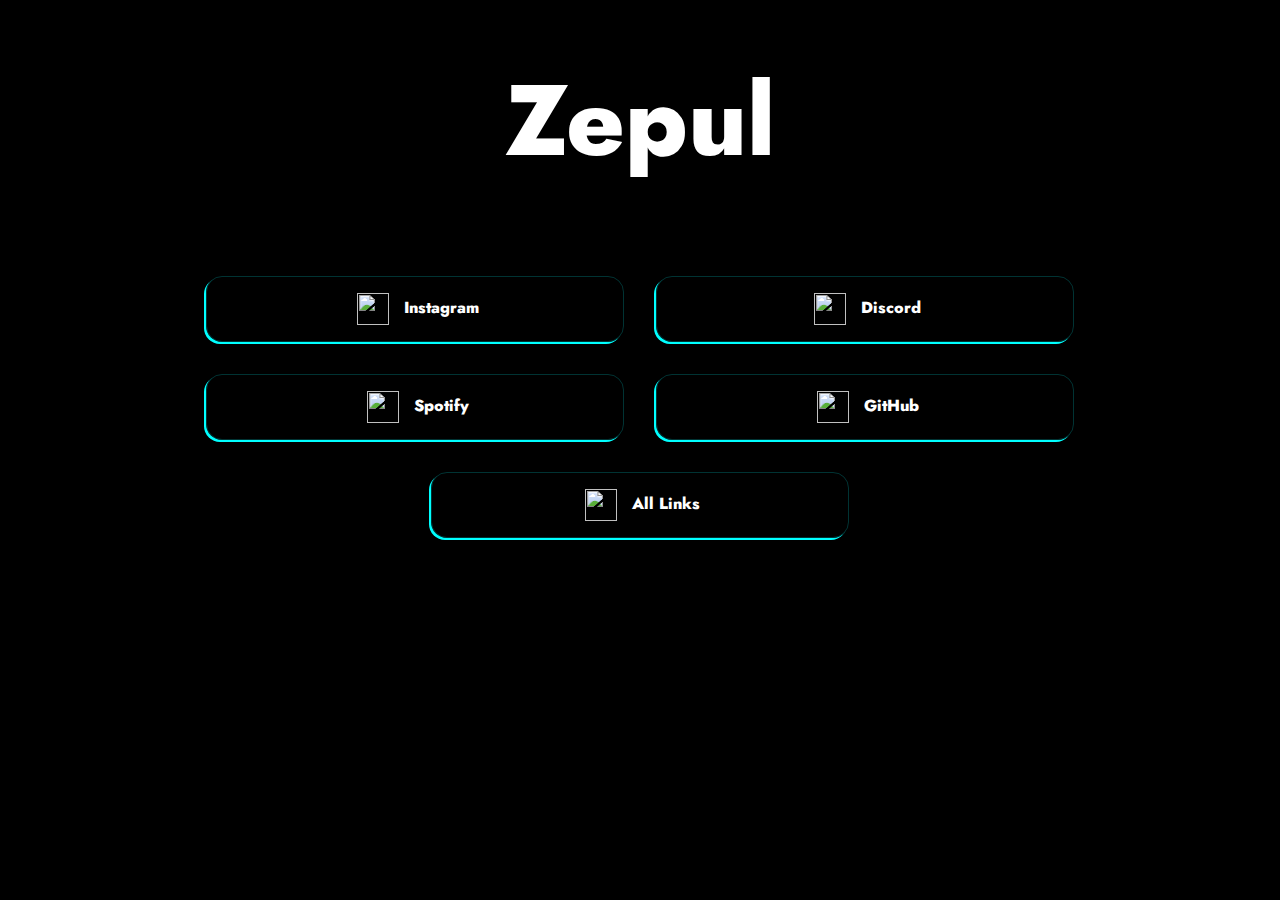
==== commit 01b91d0d: "Update index.html" ====
--- a/index.html
+++ b/index.html
@@ -10,7 +10,7 @@
       gtag('config', 'G-191JNT3BXR');
     </script>
     <title>Zepul Links</title>
-    <link rel="stylesheet" href="linkStyle.css" />
+    <link rel="stylesheet" href="/link/style.css" />
   </head>
   <body>
     <h1 id="zepul">Zepul</h1>
--- a/link/style.css
+++ b/link/style.css
@@ -0,0 +1,110 @@
+@import url('https://fonts.googleapis.com/css2?family=Jost:ital,wght@0,100..900;1,100..900&display=swap');
+
+
+*{
+    color: white;
+    font-family: Jost;
+    font-weight: 800;
+}
+
+body{
+    background-color:rgb(0, 0, 0);
+    user-select: none;
+}
+
+a {
+    text-decoration: none;
+}
+
+
+#zepul,
+#redirect{
+    text-align: center;
+    font-size: 100px;
+    margin-top: 3rem;
+}
+
+
+
+.container{
+    display: flex;
+    justify-content: center;
+    flex-wrap: wrap;
+    margin-bottom: 12rem;
+}
+
+.card{
+    border-radius: 1rem;
+    padding: 1rem 2rem;
+    text-align: center;
+    margin: 1rem;
+    transition: all 0.3s ease;
+    cursor: pointer;
+}
+
+.card .hover-text {
+    display: none;
+    opacity: 0; 
+  }
+  
+  .card:hover .normal-text {
+    display: none;
+  }
+  
+  .card:hover .hover-text {
+    display: inline-block;
+    opacity: 1;
+  }
+
+/* 1 */
+.btn {
+    border: solid 0.5px #00ffff33;
+    background-color: transparent;
+    box-shadow: -2px 2px 0px 0px #00ffff;
+  }
+  .btn:hover {
+     box-shadow:0px 0px 0px 2px #00ffff, 0 0 20px #00ffff inset, 0px 0px 10px 2px #00ffff;
+  }
+
+.centered {
+    position: relative;
+    text-align: center; /* Yazıyı ortala */
+}
+  
+.centered::before {
+    content: ''; /* İçerik oluştur */
+    display: inline-block;
+    vertical-align: middle; /* Dikey hizalama */
+    height: 100%; /* Yükseklik 100% */
+}
+.centered img {
+    vertical-align: middle; /* Dikey hizalama */
+    margin-right: 10px;
+}
+
+/* Geniş ekranlar için stil */
+@media only screen and (min-width: 1201px) {
+    .card {
+        width: calc(30vw - 2rem);
+        margin-right: 1rem;
+    }
+}
+
+
+/* Küçük ekranlar için stil */
+@media only screen and (max-width: 1200px) {
+    .card {
+        width: calc(90vw - 2rem);
+        margin: 1rem 5rem; 
+        padding: 4rem 2rem;
+        font-size: 3em;
+        border-radius: 2rem;
+    }
+    #zepul,
+    #redirect{
+        font-size: 9em;
+    }
+    .btn{
+        border: solid 2px #00ffff66;
+    }
+}
